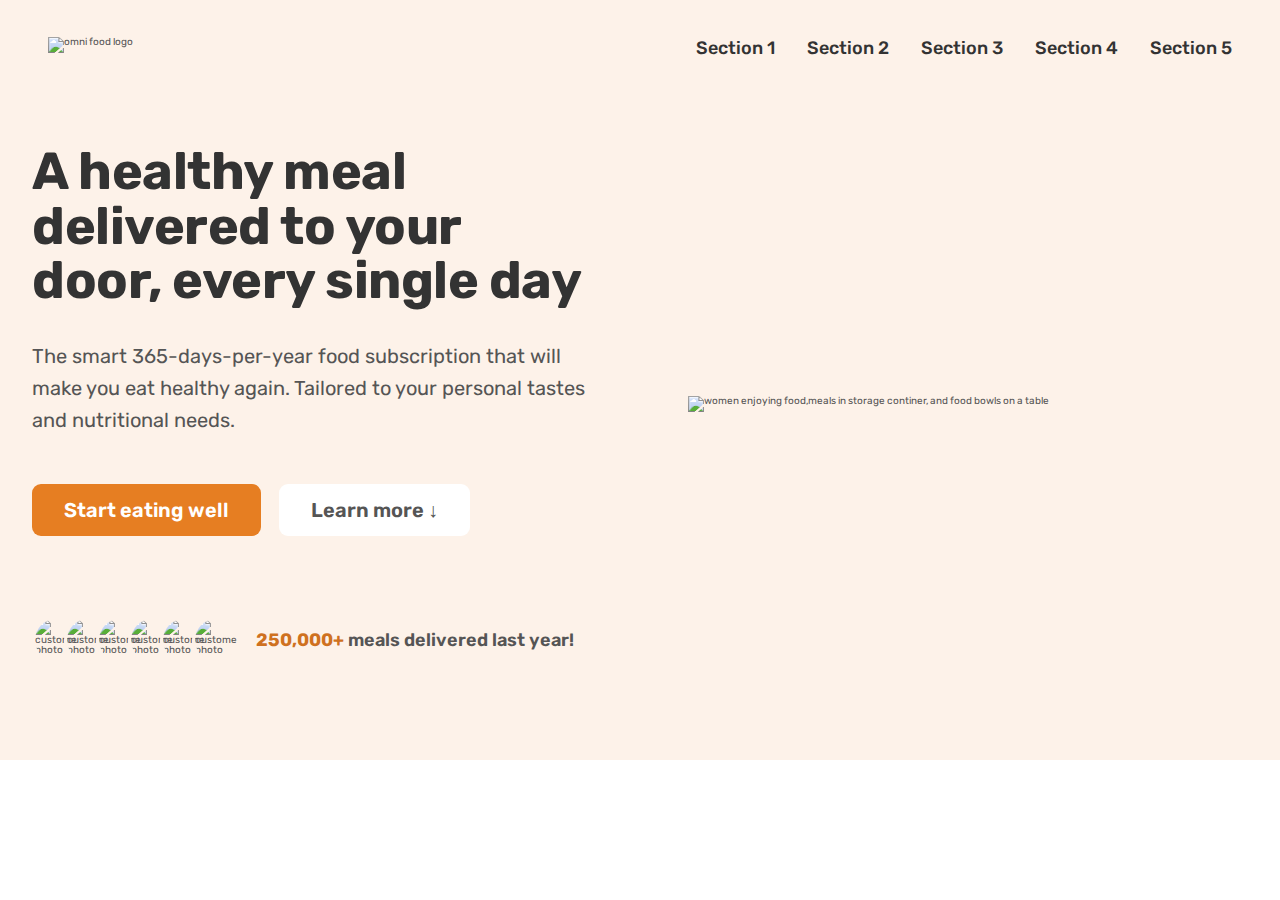
==== index.html @ 2970024b "implementation of signup and login" ====
<!DOCTYPE html>
<html lang="en">
  <head>
    <meta charset="UTF-8" />
    <meta name="viewport" content="width=device-width, initial-scale=1.0" />
    <link rel="preconnect" href="https://fonts.googleapis.com" />
    <link rel="preconnect" href="https://fonts.gstatic.com" crossorigin />
    <link
      href="https://fonts.googleapis.com/css2?family=Merriweather:wght@300&family=Mogra&family=Montserrat:wght@900&family=Poppins:wght@400;700&family=Rubik:wght@400;500;600;700&family=Sacramento&family=Ubuntu:wght@300;400&display=swap"
      rel="stylesheet"
    />
    <link rel="stylesheet" href="css/style.css" />
    <title>Omifood</title>
  </head>
  <body>
    <header class="header">
      <img class="logo" src="img/omnifood-logo.png" alt="omni food logo" />
      <nav class="main-nav">
        <ul class="main-nav-list">
          <li><a class="main-nav-link" href="auth/login.html">Section 1</a></li>
          <li>
            <a class="main-nav-link" href="auth/signup.html">Section 2</a>
          </li>
          <li><a class="main-nav-link" href="#">Section 3</a></li>
          <li><a class="main-nav-link" href="#">Section 4</a></li>
          <li><a class="main-nav-link" href="#">Section 5</a></li>
        </ul>
      </nav>
    </header>
    <main>
      <section class="section-hero">
        <div class="hero">
          <div class="hero-text-box">
            <h1 class="heading-primary">
              A healthy meal delivered to your door, every single day
            </h1>
            <p class="hero-desc">
              The smart 365-days-per-year food subscription that will make you
              eat healthy again. Tailored to your personal tastes and
              nutritional needs.
            </p>
            <a href="#" class="btn btn--full margin-right-sm"
              >Start eating well</a
            >
            <a href="#" class="btn btn--outline">Learn more &darr;</a>

            <div class="delivered-meals">
              <div class="delivered-imgs">
                <img src="img/customers/customer-1.jpg" alt="customer photo" />
                <img src="img/customers/customer-2.jpg" alt="customer photo" />
                <img src="img/customers/customer-3.jpg" alt="customer photo" />
                <img src="img/customers/customer-4.jpg" alt="customer photo" />
                <img src="img/customers/customer-5.jpg" alt="customer photo" />
                <img src="img/customers/customer-6.jpg" alt="customer photo" />
              </div>
              <p class="delivered-text">
                <span>250,000+</span> meals delivered last year!
              </p>
            </div>
          </div>
          <div class="hero-img-box">
            <img
              src="img/hero.png"
              class="hero-img"
              alt="women enjoying food,meals in storage continer, and food bowls on a table"
            />
          </div>
        </div>
      </section>
    </main>
  </body>
</html>
---- css/style.css ----
/** 
----TYPOGRAHPY-----


FONT SIZE SYSTEM (px)
10 / 12 / 14 / 16 / 18 / 20 / 24 / 30 / 36 / 44 / 52 / 62 / 74 / 86 / 98

-Font-weight:
default:400
-line-weight
default:1


-------COLORS-----
primary:#e67e22;
Tints:#fdf2e9
shades:#cf711f
accents:
grey
#555
#333

05 shadows

06 border-radius

07 white space

SPACING SYSTEM (px)
2 / 4 / 8 / 12 / 16 / 24 / 32 / 48 / 64 / 80 / 96 / 128


**/

* {
  margin: 0;
  padding: 0;
  box-sizing: border-box;
}
html {
  font-size: 62.5%;
  /* 1rem=10px */
}
body {
  line-height: 1;
  font-family: "Rubik", sans-serif;
  font-weight: 400;
  color: #555;
}
/**************** GENGERAL REUSABLE COMPONENT**********************/
.heading-primary {
  font-size: 5.2rem;
  font-weight: 700;
  line-height: 1.05;
  color: #333;
  letter-spacing: -0.5px;
  margin-bottom: 3.2rem;
}

.btn:link,
.btn:visited {
  display: inline-block;
  font-size: 2rem;
  padding: 1.6rem 3.2rem;
  text-decoration: none;
  border-radius: 9px;
  transition: background-color 0.3s;
  font-weight: 600;
}
.btn--full:link,
.btn--full:visited {
  background-color: #e67e22;
  color: #fff;
}

.btn--full:hover,
.btn--full:active {
  background-color: #cf711f;
}

.btn--outline:link,
.btn--outline:visited {
  background-color: #fff;
  color: #555;
}

.btn--outline:hover,
.btn--outline:active {
  background-color: #fdf2e9;
  box-shadow: inset 0 0 0 3px #fff;
}

.margin-right-sm {
  margin-right: 1.6rem !important;
}
/**************** HEADER SECTION**********************/
.logo {
  height: 2.2rem;
}
.header {
  display: flex;
  justify-content: space-between;
  align-items: center;
  background-color: #fdf2e9;
  height: 9.6rem;
  padding: 0 4.8rem;
}
/******Navigation********/
.main-nav-list {
  display: flex;
  align-items: center;
  gap: 3.2rem;
  list-style: none;
}
.main-nav-link:link,
.main-nav-link:visited {
  text-decoration: none;
  color: #333;
  font-weight: 500;
  font-size: 1.8rem;
}
/**************** HERO SECTION**********************/
.section-hero {
  background-color: #fdf2e9;
  padding: 4.8rem 0 9.6rem 0;
}
.hero {
  display: grid;
  grid-template-columns: 1fr 1fr;
  max-width: 130rem;
  margin: 0 auto;
  padding: 0 3.2rem;
  align-items: center;
  gap: 9.6rem;
}
.hero-img {
  width: 100%;
}

.hero-desc {
  font-size: 2rem;
  line-height: 1.6;
  margin-bottom: 4.8rem;
}

.delivered-meals {
  display: flex;
  margin-top: 8rem;
  align-items: center;
  gap: 1.6rem;
}

.delivered-imgs {
  display: flex;
}
.delivered-imgs img {
  width: 4.8rem;
  height: 4.8rem;
  border-radius: 50%;
  margin-right: -1.6rem;
  border: 3px solid #fdf2e9;
}
.delivered-imgs img:last-child {
  margin: 0;
}
.delivered-text {
  font-size: 1.8rem;
  font-weight: 600;
}
.delivered-text span {
  color: #cf711f;
  font-weight: 700;
}

/**************** LogIn**********************/

.auth {
  background-color: #f9f6f4;
}

#loginForm {
  display: flex;
  justify-content: center;
  align-items: center;
  min-height: 100vh;
}

.card {
  width: 40%;
  padding: 20px;
}

.form-group {
  margin-bottom: 20px;
}

.form-group .input-group {
  height: 80px;
}

.form-group .input-group .input-group-text {
  height: 80%;
}

.form-control {
  height: 80%;
}
#logo {
  display: inline-block;
}
#logoDiv {
  text-align: center;
}
.welcomText {
  text-align: center;
  font-size: 16px;
  font-weight: 600;
  padding-bottom: 12px;
  padding-top: 12px;
}
#loginButton {
  height: 40px;
  background-color: #e8852e;
  border-color: #e8852e;
  transition: all 0.3s;
  &:hover {
    background-color: #ba6a25;
    color: #ffffff;
    border-color: #ba6a25;
  }
}
.btn {
  color: #ed9d58;
  transition: all 0.3s;
  &:hover {
    color: #ba6a25;
  }
}
/**************** SignUp**********************/
#signupForm {
  width: 100%;
  display: flex;
  justify-content: center;
  align-items: center;
  min-height: 100vh;
  padding: 200px 20px;
}

#signupBody {
  display: flex;
  justify-content: center;
  align-items: center;
  height: 100vh;
}
#signupButton {
  height: 40px;
  background-color: #e8852e;
  border-color: #e8852e;
  transition: all 0.3s;
  &:hover {
    background-color: #ba6a25;
    color: #ffffff;
    border-color: #ba6a25;
  }
}
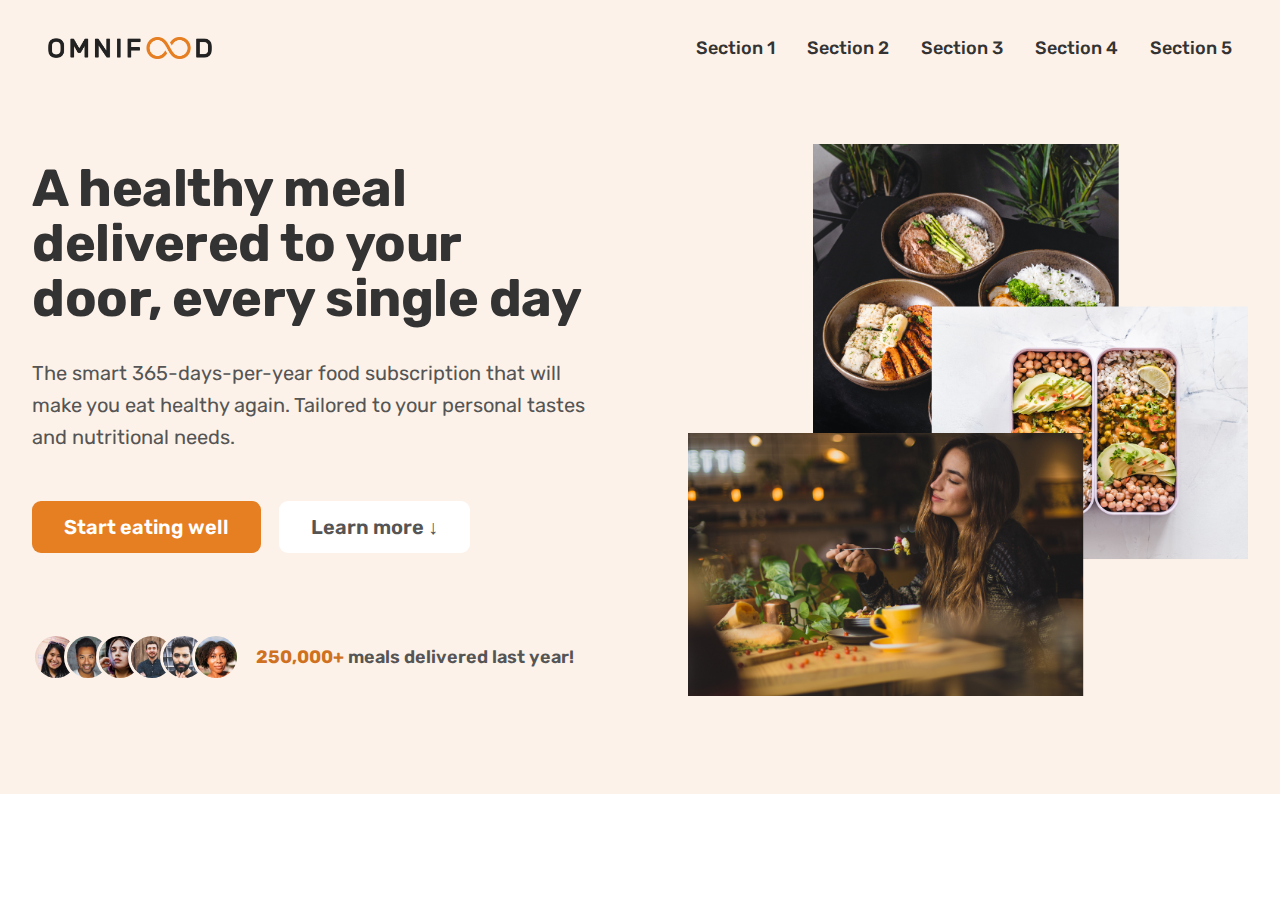
==== commit d8c271a8: "starter file" ====
--- a/index.html
+++ b/index.html
@@ -17,10 +17,8 @@
       <img class="logo" src="img/omnifood-logo.png" alt="omni food logo" />
       <nav class="main-nav">
         <ul class="main-nav-list">
-          <li><a class="main-nav-link" href="auth/login.html">Section 1</a></li>
-          <li>
-            <a class="main-nav-link" href="auth/signup.html">Section 2</a>
-          </li>
+          <li><a class="main-nav-link" href="#">Section 1</a></li>
+          <li><a class="main-nav-link" href="#">Section 2</a></li>
           <li><a class="main-nav-link" href="#">Section 3</a></li>
           <li><a class="main-nav-link" href="#">Section 4</a></li>
           <li><a class="main-nav-link" href="#">Section 5</a></li>
--- a/css/style.css
+++ b/css/style.css
@@ -171,95 +171,3 @@
   color: #cf711f;
   font-weight: 700;
 }
-
-/**************** LogIn**********************/
-
-.auth {
-  background-color: #f9f6f4;
-}
-
-#loginForm {
-  display: flex;
-  justify-content: center;
-  align-items: center;
-  min-height: 100vh;
-}
-
-.card {
-  width: 40%;
-  padding: 20px;
-}
-
-.form-group {
-  margin-bottom: 20px;
-}
-
-.form-group .input-group {
-  height: 80px;
-}
-
-.form-group .input-group .input-group-text {
-  height: 80%;
-}
-
-.form-control {
-  height: 80%;
-}
-#logo {
-  display: inline-block;
-}
-#logoDiv {
-  text-align: center;
-}
-.welcomText {
-  text-align: center;
-  font-size: 16px;
-  font-weight: 600;
-  padding-bottom: 12px;
-  padding-top: 12px;
-}
-#loginButton {
-  height: 40px;
-  background-color: #e8852e;
-  border-color: #e8852e;
-  transition: all 0.3s;
-  &:hover {
-    background-color: #ba6a25;
-    color: #ffffff;
-    border-color: #ba6a25;
-  }
-}
-.btn {
-  color: #ed9d58;
-  transition: all 0.3s;
-  &:hover {
-    color: #ba6a25;
-  }
-}
-/**************** SignUp**********************/
-#signupForm {
-  width: 100%;
-  display: flex;
-  justify-content: center;
-  align-items: center;
-  min-height: 100vh;
-  padding: 200px 20px;
-}
-
-#signupBody {
-  display: flex;
-  justify-content: center;
-  align-items: center;
-  height: 100vh;
-}
-#signupButton {
-  height: 40px;
-  background-color: #e8852e;
-  border-color: #e8852e;
-  transition: all 0.3s;
-  &:hover {
-    background-color: #ba6a25;
-    color: #ffffff;
-    border-color: #ba6a25;
-  }
-}
